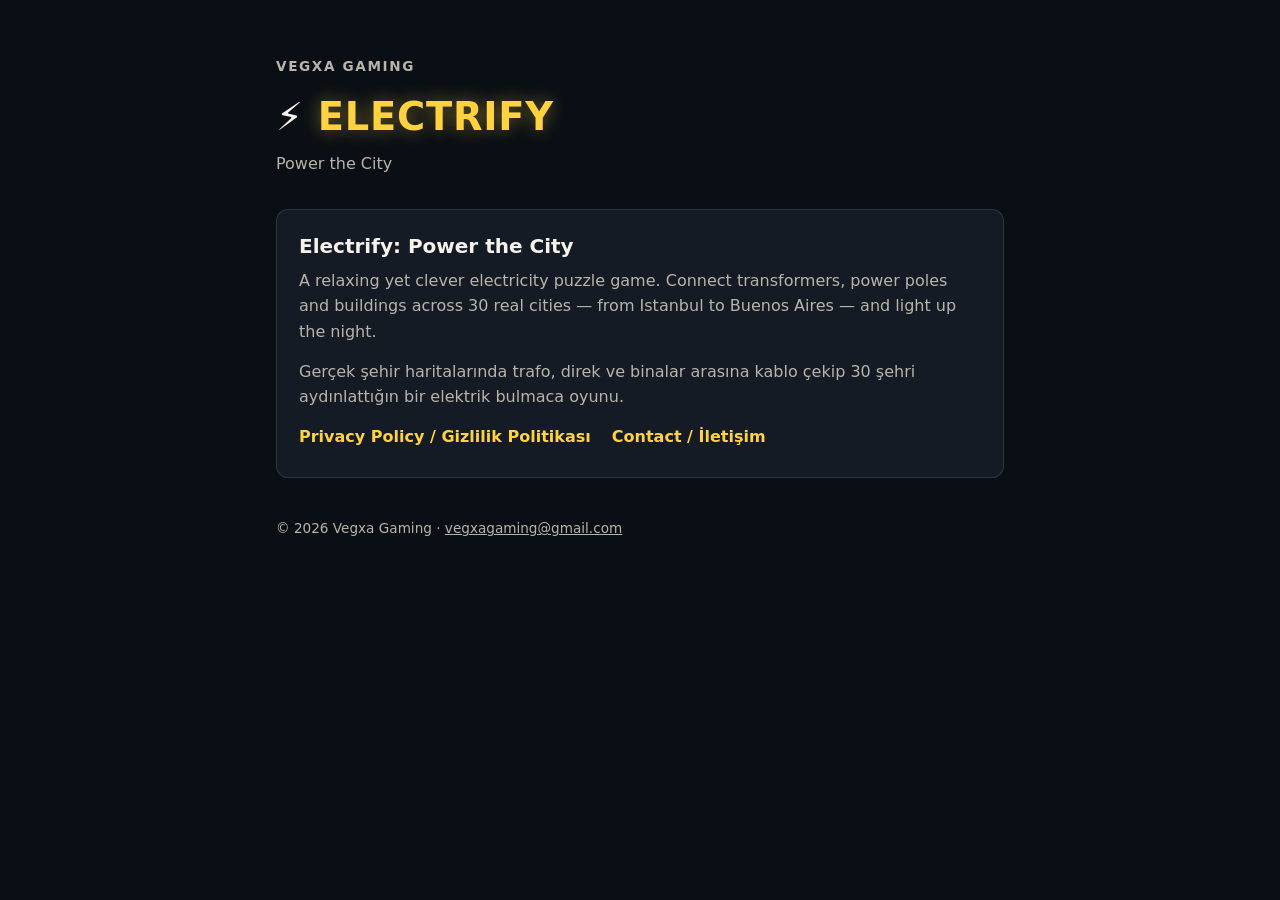
==== index.html @ 17460f46 "Vegxa Gaming sitesi: ana sayfa ve Electrify gizlilik politikası (vegxa.com)" ====
<!DOCTYPE html>
<html lang="en">
<head>
<meta charset="utf-8">
<meta name="viewport" content="width=device-width, initial-scale=1">
<title>Vegxa Gaming</title>
<meta name="description" content="Vegxa Gaming makes mobile games. Electrify: Power the City – connect 30 real cities to power.">
<style>
  :root { --bg: #0a0f15; --panel: #141b24; --text: #f6f3ec; --muted: #b9b4aa; --accent: #ffd23f; }
  * { box-sizing: border-box; }
  body { margin: 0; background: var(--bg); color: var(--text); font: 16px/1.6 system-ui, -apple-system, "Segoe UI", Roboto, sans-serif; }
  main { max-width: 760px; margin: 0 auto; padding: 56px 16px 64px; }
  .brand { font-weight: 800; letter-spacing: .12em; color: var(--muted); font-size: .85rem; }
  h1 { font-size: 2.4rem; margin: 8px 0 4px; letter-spacing: .02em; }
  h1 span { color: var(--accent); text-shadow: 0 0 18px rgba(255, 210, 63, .45); }
  .tag { color: var(--muted); margin: 0 0 32px; }
  .card { background: var(--panel); border: 1px solid rgba(255,255,255,.12); border-radius: 12px; padding: 20px 22px; }
  .card h2 { margin: 0 0 6px; font-size: 1.25rem; }
  .card p { margin: 0 0 14px; color: var(--muted); }
  .links a { display: inline-block; margin: 0 16px 8px 0; color: var(--accent); text-decoration: none; font-weight: 600; }
  .links a:hover { text-decoration: underline; }
  footer { margin-top: 40px; color: var(--muted); font-size: .85rem; }
  footer a { color: var(--muted); }
</style>
</head>
<body>
<main>
  <div class="brand">VEGXA GAMING</div>
  <h1>⚡ <span>ELECTRIFY</span></h1>
  <p class="tag">Power the City</p>

  <div class="card">
    <h2>Electrify: Power the City</h2>
    <p>A relaxing yet clever electricity puzzle game. Connect transformers, power poles and buildings across 30 real cities — from Istanbul to Buenos Aires — and light up the night.</p>
    <p>Gerçek şehir haritalarında trafo, direk ve binalar arasına kablo çekip 30 şehri aydınlattığın bir elektrik bulmaca oyunu.</p>
    <div class="links">
      <a href="/privacy/">Privacy Policy / Gizlilik Politikası</a>
      <a href="mailto:vegxagaming@gmail.com">Contact / İletişim</a>
    </div>
  </div>

  <footer>© 2026 Vegxa Gaming · <a href="mailto:vegxagaming@gmail.com">vegxagaming@gmail.com</a></footer>
</main>
</body>
</html>
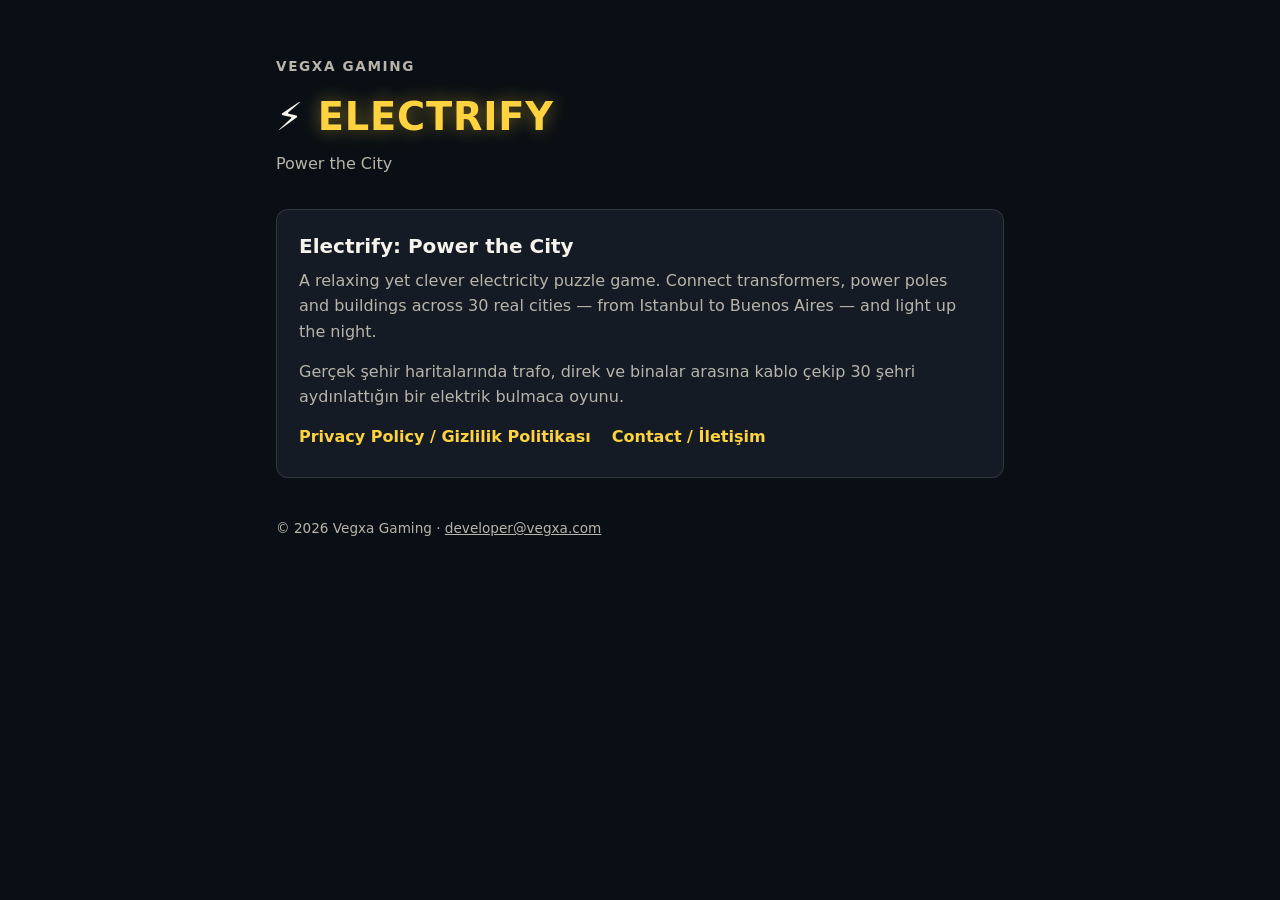
==== commit a303d90f: "Ana sayfa: iletişim e-postası developer@vegxa.com" ====
--- a/index.html
+++ b/index.html
@@ -35,11 +35,11 @@
     <p>Gerçek şehir haritalarında trafo, direk ve binalar arasına kablo çekip 30 şehri aydınlattığın bir elektrik bulmaca oyunu.</p>
     <div class="links">
       <a href="/privacy/">Privacy Policy / Gizlilik Politikası</a>
-      <a href="mailto:vegxagaming@gmail.com">Contact / İletişim</a>
+      <a href="mailto:developer@vegxa.com">Contact / İletişim</a>
     </div>
   </div>
 
-  <footer>© 2026 Vegxa Gaming · <a href="mailto:vegxagaming@gmail.com">vegxagaming@gmail.com</a></footer>
+  <footer>© 2026 Vegxa Gaming · <a href="mailto:developer@vegxa.com">developer@vegxa.com</a></footer>
 </main>
 </body>
 </html>
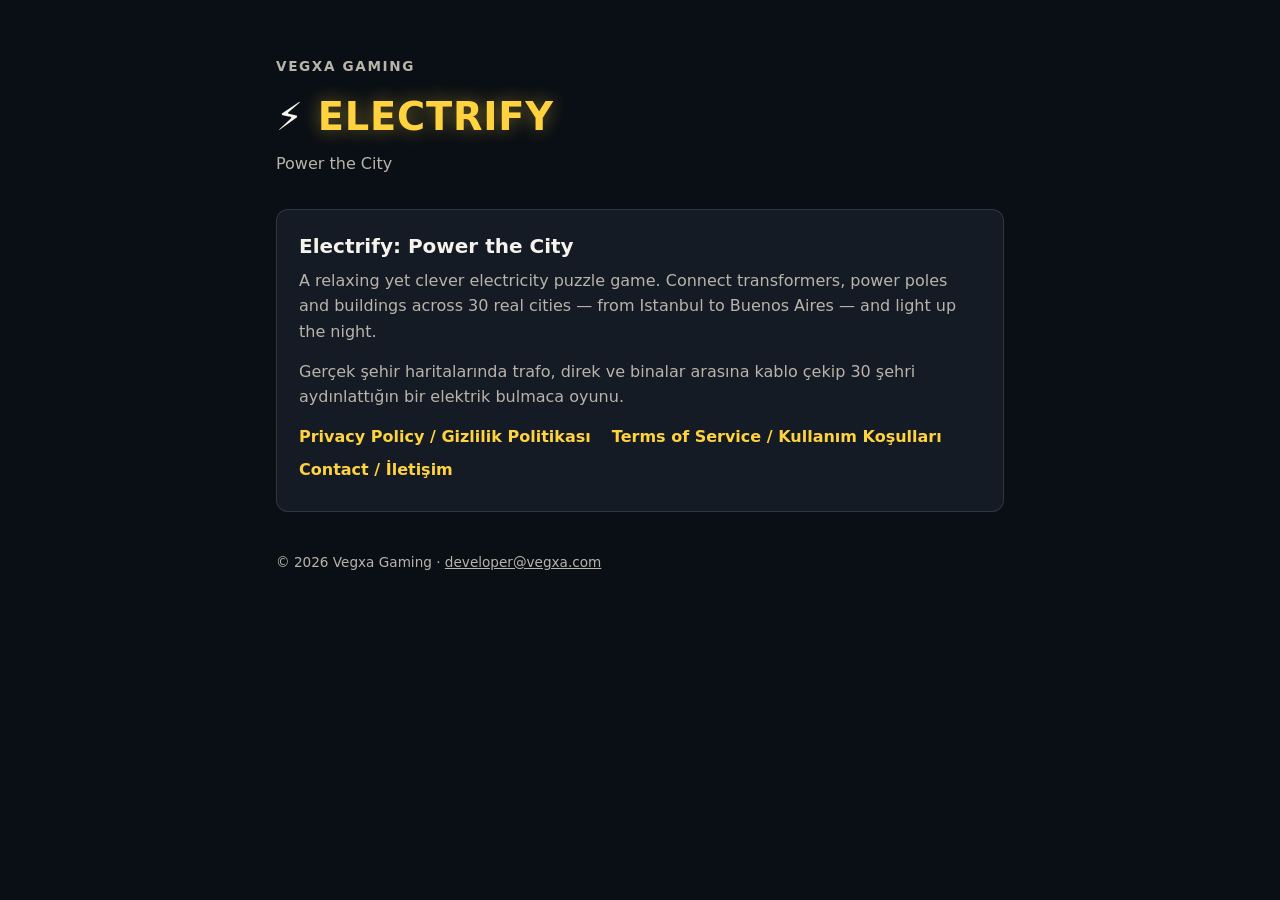
==== commit b290f98b: "Kullanım koşulları (TR + EN) ve bağlantıları" ====
--- a/index.html
+++ b/index.html
@@ -35,6 +35,7 @@
     <p>Gerçek şehir haritalarında trafo, direk ve binalar arasına kablo çekip 30 şehri aydınlattığın bir elektrik bulmaca oyunu.</p>
     <div class="links">
       <a href="/privacy/">Privacy Policy / Gizlilik Politikası</a>
+      <a href="/terms/">Terms of Service / Kullanım Koşulları</a>
       <a href="mailto:developer@vegxa.com">Contact / İletişim</a>
     </div>
   </div>
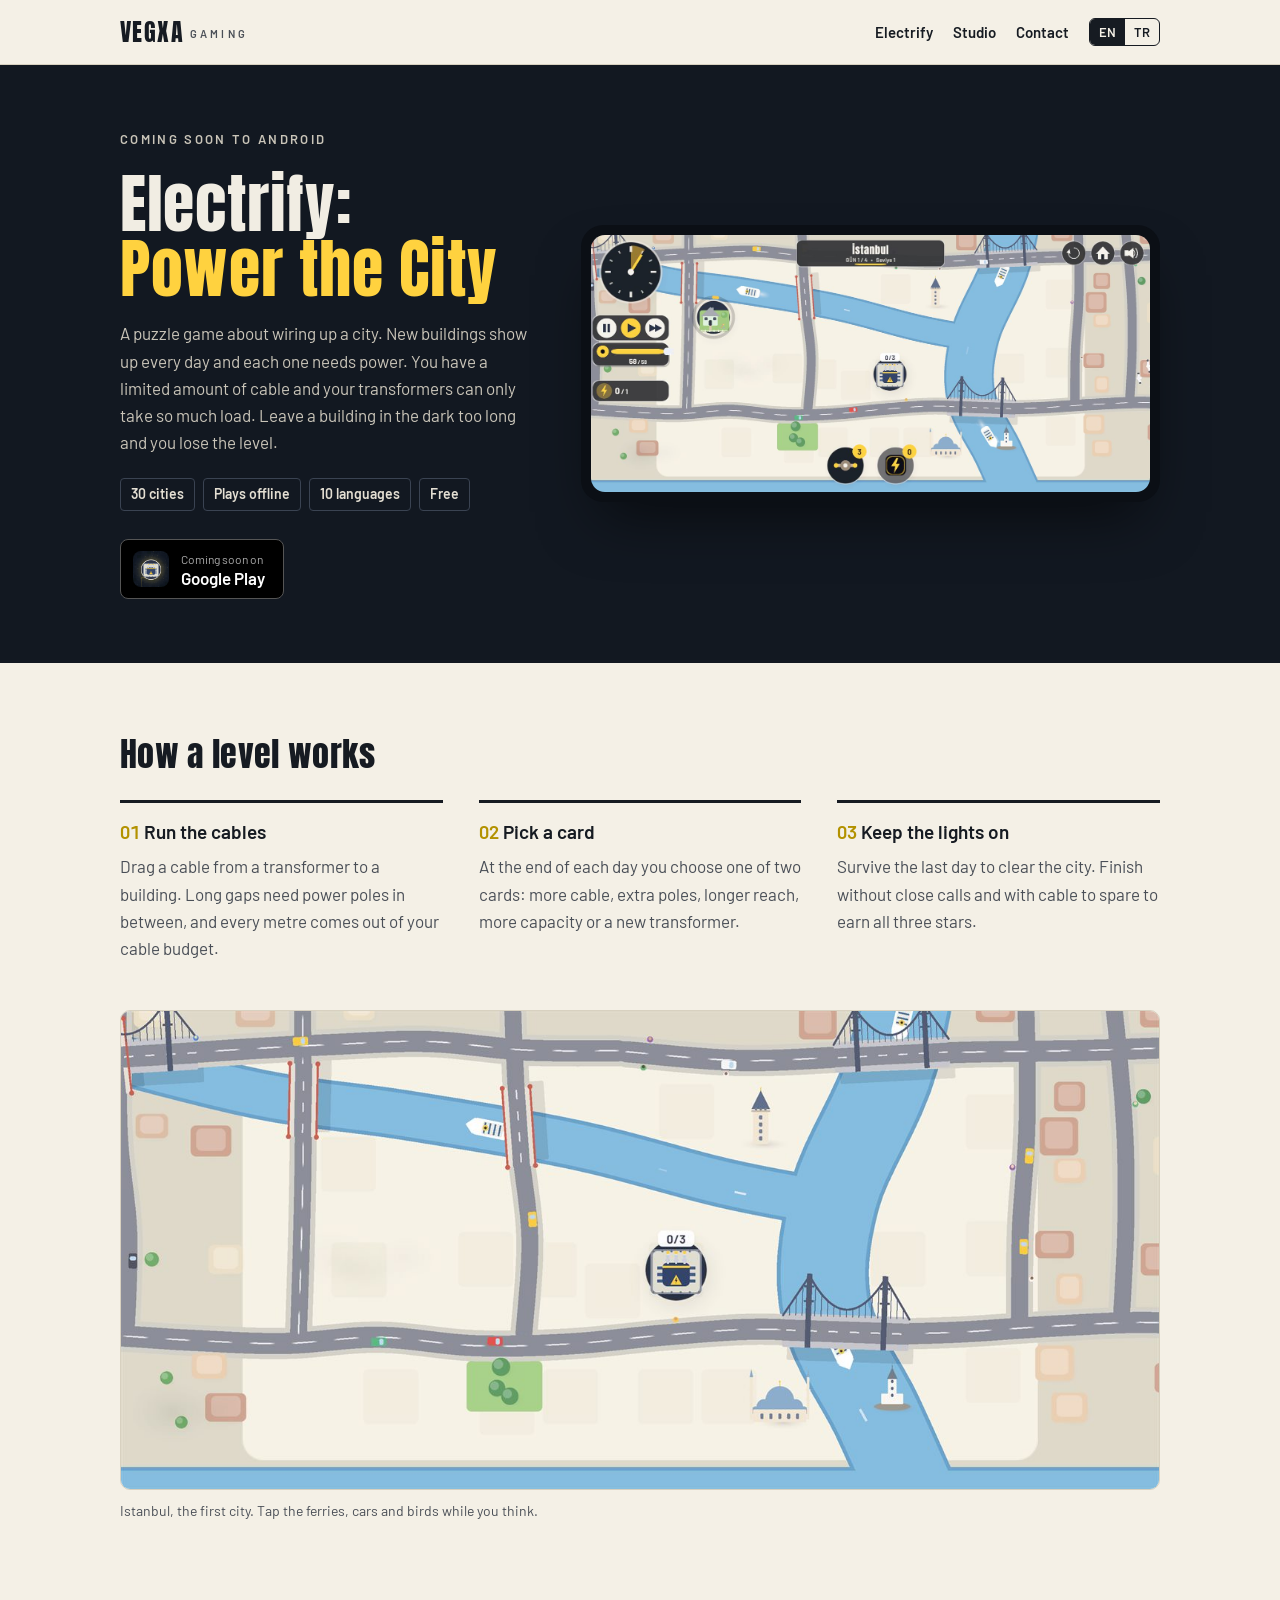
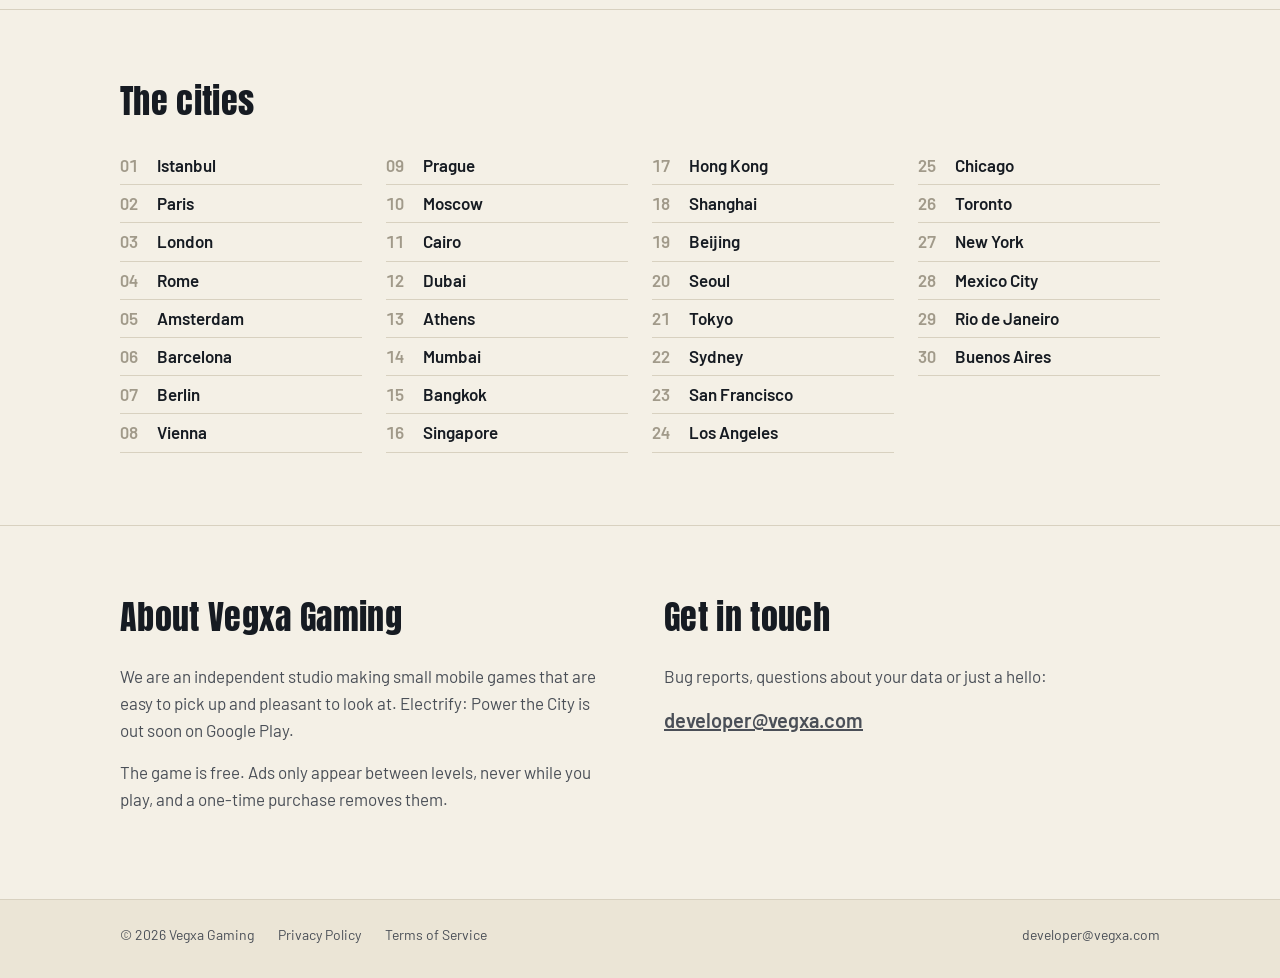
==== commit b82f3431: "Site yeniden tasarlandı: oyun görselleri, şehir listesi, EN/TR dil seçimi Co-Authored-By: Claude Opu" ====
--- a/index.html
+++ b/index.html
@@ -1,46 +1,131 @@
 <!DOCTYPE html>
-<html lang="en">
+<html lang="en" data-lang="en">
 <head>
 <meta charset="utf-8">
 <meta name="viewport" content="width=device-width, initial-scale=1">
 <title>Vegxa Gaming</title>
-<meta name="description" content="Vegxa Gaming makes mobile games. Electrify: Power the City – connect 30 real cities to power.">
-<style>
-  :root { --bg: #0a0f15; --panel: #141b24; --text: #f6f3ec; --muted: #b9b4aa; --accent: #ffd23f; }
-  * { box-sizing: border-box; }
-  body { margin: 0; background: var(--bg); color: var(--text); font: 16px/1.6 system-ui, -apple-system, "Segoe UI", Roboto, sans-serif; }
-  main { max-width: 760px; margin: 0 auto; padding: 56px 16px 64px; }
-  .brand { font-weight: 800; letter-spacing: .12em; color: var(--muted); font-size: .85rem; }
-  h1 { font-size: 2.4rem; margin: 8px 0 4px; letter-spacing: .02em; }
-  h1 span { color: var(--accent); text-shadow: 0 0 18px rgba(255, 210, 63, .45); }
-  .tag { color: var(--muted); margin: 0 0 32px; }
-  .card { background: var(--panel); border: 1px solid rgba(255,255,255,.12); border-radius: 12px; padding: 20px 22px; }
-  .card h2 { margin: 0 0 6px; font-size: 1.25rem; }
-  .card p { margin: 0 0 14px; color: var(--muted); }
-  .links a { display: inline-block; margin: 0 16px 8px 0; color: var(--accent); text-decoration: none; font-weight: 600; }
-  .links a:hover { text-decoration: underline; }
-  footer { margin-top: 40px; color: var(--muted); font-size: .85rem; }
-  footer a { color: var(--muted); }
-</style>
+<meta name="description" content="Vegxa Gaming is an independent mobile game studio. Our game Electrify: Power the City is a cable-laying puzzle set on the maps of 30 real cities.">
+<meta property="og:title" content="Electrify: Power the City – Vegxa Gaming">
+<meta property="og:description" content="Run cables, place transformers and keep 30 real cities lit.">
+<meta property="og:image" content="https://vegxa.com/assets/electrify-banner.jpg">
+<link rel="icon" href="/assets/electrify-icon.png">
+<link rel="stylesheet" href="/assets/site.css">
+<script src="/assets/lang.js"></script>
 </head>
 <body>
+
+<header class="top">
+  <div class="wrap">
+    <a class="logo" href="/">VEGXA<small>GAMING</small></a>
+    <nav>
+      <a class="hide-s" href="#electrify">Electrify</a>
+      <a class="hide-s" href="#studio"><span lang="en">Studio</span><span lang="tr">Stüdyo</span></a>
+      <a href="mailto:developer@vegxa.com"><span lang="en">Contact</span><span lang="tr">İletişim</span></a>
+      <div class="langs"><button data-set="en">EN</button><button data-set="tr">TR</button></div>
+    </nav>
+  </div>
+</header>
+
 <main>
-  <div class="brand">VEGXA GAMING</div>
-  <h1>⚡ <span>ELECTRIFY</span></h1>
-  <p class="tag">Power the City</p>
-
-  <div class="card">
-    <h2>Electrify: Power the City</h2>
-    <p>A relaxing yet clever electricity puzzle game. Connect transformers, power poles and buildings across 30 real cities — from Istanbul to Buenos Aires — and light up the night.</p>
-    <p>Gerçek şehir haritalarında trafo, direk ve binalar arasına kablo çekip 30 şehri aydınlattığın bir elektrik bulmaca oyunu.</p>
-    <div class="links">
-      <a href="/privacy/">Privacy Policy / Gizlilik Politikası</a>
-      <a href="/terms/">Terms of Service / Kullanım Koşulları</a>
-      <a href="mailto:developer@vegxa.com">Contact / İletişim</a>
+  <div class="game" id="electrify">
+    <div class="wrap">
+      <div>
+        <p class="kicker"><span lang="en">Coming soon to Android</span><span lang="tr">Yakında Android'de</span></p>
+        <h1>Electrify:<span>Power the City</span></h1>
+        <p lang="en">A puzzle game about wiring up a city. New buildings show up every day and each one needs power. You have a limited amount of cable and your transformers can only take so much load. Leave a building in the dark too long and you lose the level.</p>
+        <p lang="tr">Bir şehrin elektriğini bağladığın bir bulmaca oyunu. Her gün yeni binalar çıkıyor ve hepsi elektrik istiyor. Kablon sınırlı, trafoların da ancak belli sayıda binayı besleyebiliyor. Bir binayı çok uzun süre karanlıkta bırakırsan bölümü kaybedersin.</p>
+        <ul class="facts">
+          <li lang="en">30 cities</li><li lang="tr">30 şehir</li>
+          <li lang="en">Plays offline</li><li lang="tr">İnternetsiz oynanır</li>
+          <li lang="en">10 languages</li><li lang="tr">10 dil</li>
+          <li lang="en">Free</li><li lang="tr">Ücretsiz</li>
+        </ul>
+        <span class="store">
+          <img src="/assets/electrify-icon.png" alt="">
+          <span><i lang="en">Coming soon on</i><i lang="tr">Yakında</i><b>Google Play</b></span>
+        </span>
+      </div>
+      <div class="device">
+        <img src="/assets/electrify-shot-1.jpg" width="1400" height="645" alt="Electrify gameplay: Istanbul map with the Golden Horn, bridges, a house and a transformer">
+      </div>
     </div>
   </div>
 
-  <footer>© 2026 Vegxa Gaming · <a href="mailto:developer@vegxa.com">developer@vegxa.com</a></footer>
+  <section class="block">
+    <div class="wrap">
+      <h2 lang="en">How a level works</h2>
+      <h2 lang="tr">Bir bölüm nasıl oynanır</h2>
+      <div class="steps">
+        <div>
+          <h3 lang="en">Run the cables</h3><h3 lang="tr">Kabloyu çek</h3>
+          <p lang="en">Drag a cable from a transformer to a building. Long gaps need power poles in between, and every metre comes out of your cable budget.</p>
+          <p lang="tr">Trafodan binaya kablo çek. Uzak binalar için araya direk koy. Harcadığın her metre kablo bütçenden düşer.</p>
+        </div>
+        <div>
+          <h3 lang="en">Pick a card</h3><h3 lang="tr">Kart seç</h3>
+          <p lang="en">At the end of each day you choose one of two cards: more cable, extra poles, longer reach, more capacity or a new transformer.</p>
+          <p lang="tr">Her günün sonunda iki karttan birini seçersin: ek kablo, ek direk, daha uzun kablo, daha fazla kapasite ya da yeni bir trafo.</p>
+        </div>
+        <div>
+          <h3 lang="en">Keep the lights on</h3><h3 lang="tr">Işıkları açık tut</h3>
+          <p lang="en">Survive the last day to clear the city. Finish without close calls and with cable to spare to earn all three stars.</p>
+          <p lang="tr">Son günü de atlatınca şehir tamamdır. Hiçbir binayı tehlikeye atmadan ve kablo artırarak bitirirsen üç yıldızı alırsın.</p>
+        </div>
+      </div>
+      <div class="wide">
+        <img src="/assets/electrify-shot-2.jpg" width="1400" height="645" alt="Istanbul map in Electrify with ferries crossing the Bosphorus" loading="lazy">
+      </div>
+      <p class="caption" lang="en">Istanbul, the first city. Tap the ferries, cars and birds while you think.</p>
+      <p class="caption" lang="tr">İlk şehir İstanbul. Düşünürken vapurlara, arabalara ve kuşlara dokunabilirsin.</p>
+    </div>
+  </section>
+
+  <section class="block">
+    <div class="wrap">
+      <h2 lang="en">The cities</h2>
+      <h2 lang="tr">Şehirler</h2>
+      <ol class="cities">
+        <li><span>01</span>Istanbul</li><li><span>02</span>Paris</li><li><span>03</span>London</li><li><span>04</span>Rome</li>
+        <li><span>05</span>Amsterdam</li><li><span>06</span>Barcelona</li><li><span>07</span>Berlin</li><li><span>08</span>Vienna</li>
+        <li><span>09</span>Prague</li><li><span>10</span>Moscow</li><li><span>11</span>Cairo</li><li><span>12</span>Dubai</li>
+        <li><span>13</span>Athens</li><li><span>14</span>Mumbai</li><li><span>15</span>Bangkok</li><li><span>16</span>Singapore</li>
+        <li><span>17</span>Hong Kong</li><li><span>18</span>Shanghai</li><li><span>19</span>Beijing</li><li><span>20</span>Seoul</li>
+        <li><span>21</span>Tokyo</li><li><span>22</span>Sydney</li><li><span>23</span>San Francisco</li><li><span>24</span>Los Angeles</li>
+        <li><span>25</span>Chicago</li><li><span>26</span>Toronto</li><li><span>27</span>New York</li><li><span>28</span>Mexico City</li>
+        <li><span>29</span>Rio de Janeiro</li><li><span>30</span>Buenos Aires</li>
+      </ol>
+    </div>
+  </section>
+
+  <section class="block" id="studio">
+    <div class="wrap studio">
+      <div>
+        <h2 lang="en">About Vegxa Gaming</h2>
+        <h2 lang="tr">Vegxa Gaming hakkında</h2>
+        <p lang="en">We are an independent studio making small mobile games that are easy to pick up and pleasant to look at. Electrify: Power the City is out soon on Google Play.</p>
+        <p lang="tr">Kolay başlanan, bakması keyifli küçük mobil oyunlar yapan bağımsız bir stüdyoyuz. Electrify: Power the City yakında Google Play'de.</p>
+        <p lang="en">The game is free. Ads only appear between levels, never while you play, and a one-time purchase removes them.</p>
+        <p lang="tr">Oyun ücretsiz. Reklamlar oynarken değil, yalnızca bölüm aralarında çıkıyor. Tek seferlik bir satın alımla kapatılabiliyor.</p>
+      </div>
+      <div>
+        <h2 lang="en">Get in touch</h2>
+        <h2 lang="tr">Bize yaz</h2>
+        <p lang="en">Bug reports, questions about your data or just a hello:</p>
+        <p lang="tr">Hata bildirimi, verilerinle ilgili sorular ya da sadece merhaba demek için:</p>
+        <p><a class="mail" href="mailto:developer@vegxa.com">developer@vegxa.com</a></p>
+      </div>
+    </div>
+  </section>
 </main>
+
+<footer class="foot">
+  <div class="wrap">
+    <span>© 2026 Vegxa Gaming</span>
+    <a href="/privacy/"><span lang="en">Privacy Policy</span><span lang="tr">Gizlilik Politikası</span></a>
+    <a href="/terms/"><span lang="en">Terms of Service</span><span lang="tr">Kullanım Koşulları</span></a>
+    <a class="right" href="mailto:developer@vegxa.com">developer@vegxa.com</a>
+  </div>
+</footer>
+
 </body>
 </html>
--- a/assets/site.css
+++ b/assets/site.css
@@ -0,0 +1,110 @@
+@font-face { font-family: "Anton"; src: url("Anton-Regular.ttf") format("truetype"); font-display: swap; }
+@font-face { font-family: "Barlow"; src: url("Barlow-Regular.ttf") format("truetype"); font-weight: 400; font-display: swap; }
+@font-face { font-family: "Barlow"; src: url("Barlow-SemiBold.ttf") format("truetype"); font-weight: 600; font-display: swap; }
+
+:root {
+  --paper: #f4f0e6;
+  --paper-2: #ebe5d6;
+  --ink: #161b22;
+  --ink-2: #4a4f57;
+  --line: #d8d1c0;
+  --night: #121821;
+  --night-2: #1b2330;
+  --yellow: #ffd23f;
+  --water: #84bce0;
+}
+
+* { box-sizing: border-box; }
+html { -webkit-text-size-adjust: 100%; }
+body {
+  margin: 0;
+  background: var(--paper);
+  color: var(--ink);
+  font: 17px/1.6 "Barlow", system-ui, -apple-system, "Segoe UI", sans-serif;
+}
+img { max-width: 100%; height: auto; display: block; }
+a { color: inherit; }
+
+.wrap { max-width: 1080px; margin: 0 auto; padding: 0 20px; }
+
+/* Dil: <html data-lang="en|tr">, metinler lang="en" / lang="tr" ile işaretli */
+html[data-lang="en"] [lang="tr"]:not(html),
+html[data-lang="tr"] [lang="en"]:not(html) { display: none !important; }
+
+/* Üst şerit */
+.top { border-bottom: 1px solid var(--line); }
+.top .wrap { display: flex; align-items: center; gap: 24px; height: 64px; }
+.logo { font-family: "Anton", Impact, sans-serif; font-size: 24px; letter-spacing: .06em; text-decoration: none; line-height: 1; }
+.logo small { font-family: "Barlow", sans-serif; font-weight: 600; font-size: 11px; letter-spacing: .28em; margin-left: 6px; color: var(--ink-2); vertical-align: 4px; }
+.top nav { margin-left: auto; display: flex; align-items: center; gap: 20px; font-weight: 600; font-size: 15px; }
+.top nav a { text-decoration: none; }
+.top nav a:hover { text-decoration: underline; text-underline-offset: 4px; }
+.langs { display: flex; border: 1px solid var(--ink); border-radius: 6px; overflow: hidden; }
+.langs button { font: inherit; font-size: 13px; padding: 3px 9px; border: 0; background: transparent; color: var(--ink); cursor: pointer; }
+html[data-lang="en"] .langs [data-set="en"],
+html[data-lang="tr"] .langs [data-set="tr"] { background: var(--ink); color: var(--paper); }
+
+/* Oyun tanıtımı */
+.game { background: var(--night); color: #f1ede3; }
+.game .wrap { display: grid; grid-template-columns: 5fr 7fr; gap: 48px; align-items: center; padding-top: 64px; padding-bottom: 64px; }
+.kicker { font-weight: 600; font-size: 13px; letter-spacing: .18em; text-transform: uppercase; color: var(--yellow); margin: 0 0 14px; }
+.game h1 { font-family: "Anton", Impact, sans-serif; font-weight: 400; font-size: clamp(40px, 6vw, 64px); line-height: 1.02; margin: 0 0 18px; letter-spacing: .01em; }
+.game h1 span { display: block; color: var(--yellow); }
+.game p { color: #c9c4b8; margin: 0 0 22px; max-width: 34em; }
+.facts { list-style: none; padding: 0; margin: 0 0 28px; display: flex; flex-wrap: wrap; gap: 8px; }
+.facts li { font-size: 14px; font-weight: 600; padding: 4px 10px; border: 1px solid #3a4352; border-radius: 4px; color: #e4dfd3; }
+.store { display: inline-flex; align-items: center; gap: 12px; padding: 10px 18px 10px 12px; border-radius: 8px; background: #000; color: #fff; text-decoration: none; border: 1px solid #555; }
+.store img { width: 36px; height: 36px; border-radius: 8px; }
+.store b { display: block; font-size: 17px; line-height: 1.1; }
+.store i { display: block; font-style: normal; font-size: 12px; color: #aaa; }
+
+.device { background: #0b0f15; border-radius: 22px; padding: 10px; box-shadow: 0 30px 60px -20px rgba(0,0,0,.6); }
+.device img { border-radius: 14px; width: 100%; }
+
+/* Bölümler */
+section.block { padding: 72px 0; }
+section.block + section.block { border-top: 1px solid var(--line); }
+h2 { font-family: "Anton", Impact, sans-serif; font-weight: 400; font-size: 34px; line-height: 1.1; margin: 0 0 28px; letter-spacing: .01em; }
+
+.steps { display: grid; grid-template-columns: repeat(3, 1fr); gap: 36px; counter-reset: s; }
+.steps div { border-top: 3px solid var(--ink); padding-top: 14px; }
+.steps h3 { margin: 0 0 6px; font-size: 19px; }
+.steps h3::before { counter-increment: s; content: "0" counter(s) "  "; color: #b39200; font-variant-numeric: tabular-nums; }
+.steps p { margin: 0; color: var(--ink-2); }
+
+.wide { margin-top: 48px; border-radius: 10px; overflow: hidden; border: 1px solid var(--line); }
+.caption { font-size: 14px; color: var(--ink-2); margin-top: 10px; }
+
+.cities { columns: 4 160px; column-gap: 24px; padding: 0; margin: 0; list-style: none; font-weight: 600; }
+.cities li { padding: 5px 0; border-bottom: 1px solid var(--line); break-inside: avoid; display: flex; gap: 10px; }
+.cities li span { color: #a19a8a; font-variant-numeric: tabular-nums; width: 1.6em; }
+
+.studio { display: grid; grid-template-columns: 1fr 1fr; gap: 48px; }
+.studio p { margin: 0 0 14px; color: var(--ink-2); }
+.mail { font-weight: 600; font-size: 20px; }
+
+/* Alt bilgi */
+footer.foot { background: var(--paper-2); border-top: 1px solid var(--line); font-size: 14px; color: var(--ink-2); }
+footer.foot .wrap { display: flex; flex-wrap: wrap; gap: 8px 24px; padding-top: 24px; padding-bottom: 32px; }
+footer.foot a { text-decoration: none; }
+footer.foot a:hover { text-decoration: underline; }
+footer.foot .right { margin-left: auto; }
+
+/* Yasal metin sayfaları */
+.doc { max-width: 760px; padding-top: 48px; padding-bottom: 72px; }
+.doc h1 { font-family: "Anton", Impact, sans-serif; font-weight: 400; font-size: 40px; line-height: 1.1; margin: 0 0 6px; }
+.doc .muted { color: var(--ink-2); font-size: 15px; margin: 0 0 8px; }
+.doc .toc { display: flex; flex-wrap: wrap; gap: 6px 18px; font-weight: 600; font-size: 15px; margin-bottom: 8px; }
+.doc section { padding: 8px 0 24px; border-top: 1px solid var(--line); margin-top: 32px; }
+.doc h2 { font-size: 22px; margin: 28px 0 8px; }
+.doc section > h2:first-child { font-size: 30px; }
+.doc a { color: #7a5f00; }
+.doc ul { padding-left: 20px; }
+
+@media (max-width: 820px) {
+  .game .wrap { grid-template-columns: 1fr; gap: 36px; padding-top: 44px; padding-bottom: 48px; }
+  .steps, .studio { grid-template-columns: 1fr; gap: 28px; }
+  section.block { padding: 52px 0; }
+  .top nav .hide-s { display: none; }
+  footer.foot .right { margin-left: 0; }
+}
